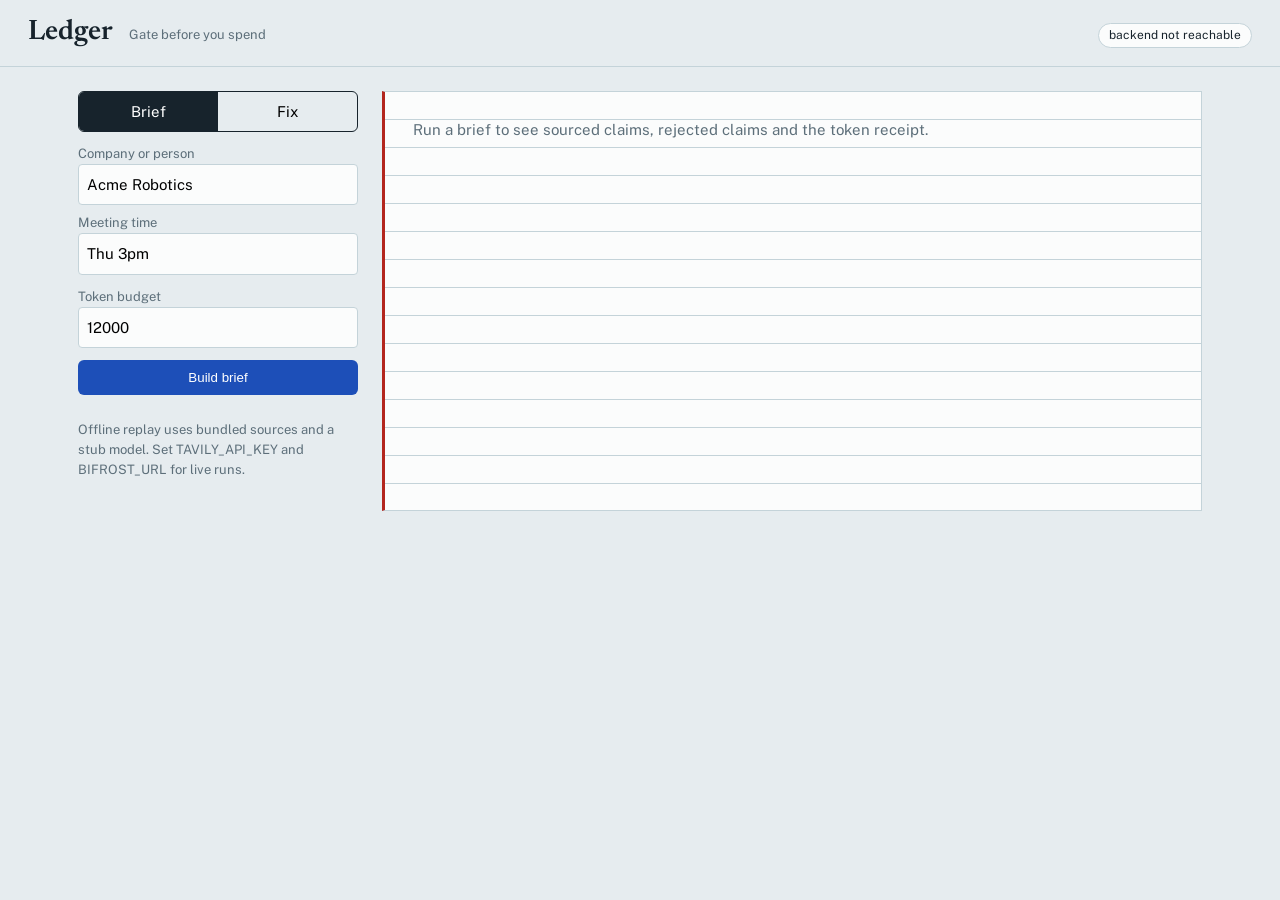
==== index.html @ 0a0d9b99 "Add files via upload" ====
<!doctype html><html lang="en"><head><meta charset="utf-8"><meta name="viewport" content="width=device-width,initial-scale=1">
<title>Ledger</title>
<link rel="stylesheet" href="https://fonts.googleapis.com/css2?family=Newsreader:opsz,wght@6..72,400;6..72,600&family=Public+Sans:wght@400;600&display=swap">
<style>
:root{--bg:#e6ecef;--paper:#fbfcfc;--ink:#17232c;--mute:#5d6f7a;--rule:#c4d3d9;--ok:#1b6b49;--no:#b3261e;--blue:#1d4fb8}
*{box-sizing:border-box}body{margin:0;background:var(--bg);color:var(--ink);font:15px/1.55 "Public Sans",system-ui,sans-serif}
header{padding:18px 28px;display:flex;gap:16px;align-items:baseline;border-bottom:1px solid var(--rule)}
h1{font:600 28px "Newsreader",Georgia,serif;margin:0}.tag{color:var(--mute);font-size:13px}
.badge{margin-left:auto;font-size:12px;border:1px solid var(--rule);padding:2px 10px;border-radius:99px;background:var(--paper)}
main{display:grid;grid-template-columns:280px 1fr;gap:24px;padding:24px 28px;max-width:1180px;margin:auto}
@media(max-width:820px){main{grid-template-columns:1fr}}
aside{display:flex;flex-direction:column;gap:12px}
.tabs{display:flex;border:1px solid var(--ink);border-radius:6px;overflow:hidden}
.tabs button{flex:1;padding:8px;border:0;background:none;font:inherit;cursor:pointer}.tabs .on{background:var(--ink);color:#fff}
label{font-size:13px;color:var(--mute);display:block}input{width:100%;padding:8px;border:1px solid var(--rule);border-radius:4px;font:inherit;background:var(--paper)}
.run{padding:10px;background:var(--blue);color:#fff;border:0;border-radius:6px;font:600 15px inherit;cursor:pointer}
button:focus-visible,input:focus-visible{outline:3px solid var(--blue);outline-offset:2px}
.sheet{background:var(--paper) repeating-linear-gradient(transparent 0 27px,var(--rule) 27px 28px);border:1px solid var(--rule);border-left:3px solid var(--no);padding:24px 28px;min-height:420px;line-height:28px}
.sheet h2{font:600 24px/32px "Newsreader",Georgia,serif;margin:0 0 4px}.sheet h3{font:600 16px/28px "Public Sans";margin:28px 0 0}
.sheet p,.sheet li{margin:0}ul{padding-left:18px;margin:0}sup{color:var(--blue);font-weight:600}
.q{font-style:italic;color:var(--mute)}.stamp{display:inline-block;font-weight:600;font-size:12px;line-height:18px;padding:0 8px;border:1.5px solid;border-radius:3px;margin-right:8px}
.pass{color:var(--ok)}.fail{color:var(--no)}table{width:100%;border-collapse:collapse;font-variant-numeric:tabular-nums}td{padding:0 6px 0 0;vertical-align:top}td:last-child{text-align:right}
.bar{height:14px;background:var(--rule);margin:2px 0}.bar i{display:block;height:100%;background:var(--ink)}.bar.b i{background:var(--no)}
pre{margin:0;font:13px/22px ui-monospace,monospace;background:#0000000a;padding:0 8px}.empty{color:var(--mute)}
</style></head><body>
<header><h1>Ledger</h1><span class="tag">Gate before you spend</span><span class="badge" id="st">checking…</span></header>
<main><aside>
<div class="tabs" role="tablist"><button id="tb" class="on">Brief</button><button id="tf">Fix</button></div>
<div id="fb"><label for="co">Company or person</label><input id="co" value="Acme Robotics"><label for="mt" style="margin-top:8px">Meeting time</label><input id="mt" value="Thu 3pm"></div>
<div><label for="cap">Token budget</label><input id="cap" type="number" value="12000" step="1000"></div>
<button class="run" id="go">Build brief</button>
<p class="tag" id="hint">Offline replay uses bundled sources and a stub model. Set TAVILY_API_KEY and BIFROST_URL for live runs.</p>
</aside><section class="sheet" id="out"><p class="empty">Run a brief to see sourced claims, rejected claims and the token receipt.</p></section></main>
<script>
const $=id=>document.getElementById(id),esc=s=>String(s).replace(/[&<>]/g,c=>({"&":"&amp;","<":"&lt;",">":"&gt;"}[c]));
let mode="brief";
function setMode(m){mode=m;$("tb").className=m=="brief"?"on":"";$("tf").className=m=="fix"?"on":"";$("fb").hidden=m=="fix";$("go").textContent=m=="brief"?"Build brief":"Fix failing tests";$("cap").value=m=="brief"?12000:6000}
$("tb").onclick=()=>setMode("brief");$("tf").onclick=()=>setMode("fix");
fetch("/api/status").then(r=>r.json()).then(s=>$("st").textContent=(s.bifrost||s.tavily)?"live: "+[s.bifrost&&"Bifrost",s.tavily&&"Tavily"].filter(Boolean).join(" + "):"offline replay").catch(()=>$("st").textContent="backend not reachable");
const bars=r=>{const w=Math.min(100,r.receipt.tokens/r.baseline_tokens*100);return `<h3>Token receipt</h3><table>${r.receipt.calls.map(c=>`<tr><td>${esc(c.label)} (${c.tier})</td><td>${c.in+c.out} tok</td></tr>`).join("")}<tr><td><b>Ledger total</b></td><td><b>${r.receipt.tokens} tok · $${r.receipt.usd}</b></td></tr></table>
<div class="bar"><i style="width:${w}%"></i></div><div class="bar b"><i style="width:100%"></i></div><p class="tag" style="line-height:20px">Black: Ledger. Red: ungated baseline estimate (${r.baseline_tokens} tok, all text to the strong model). Prices are placeholders.</p>`};
function brief(r){const a=r.audit;return `<h2>${esc(r.company)}</h2><p class="tag">Brief for ${esc(r.meeting)} · window ${r.window[0]} to ${r.window[1]}</p>
<h3>Last 30 days</h3><ul>${r.bullets.map(b=>`<li>${esc(b.text)}${b.cites.map(c=>`<sup>${c}</sup>`).join("")}</li>`).join("")||"<li class=empty>No claim passed the gate, so no synthesis call was made.</li>"}</ul>
<h3>Open questions</h3><ul>${r.open_questions.map(q=>`<li class="q">${esc(q)}</li>`).join("")}</ul>
<h3>Sources</h3><table>${r.sources.map(s=>`<tr><td><sup>${s.n}</sup> <a href="${esc(s.url)}">${esc(s.title)}</a></td><td>${s.date}</td></tr>`).join("")}</table>
<h3>Verification audit</h3><p><span class="stamp pass">${a.accepted} passed</span><span class="stamp fail">${a.rejected.length} rejected</span><span class="stamp fail">${a.pre_dropped.length} sources dropped</span></p>
<table>${a.rejected.map(x=>`<tr><td>${esc(x.claim)}</td><td class="fail">${esc(x.reason)}</td></tr>`).join("")}${a.pre_dropped.map(x=>`<tr><td>${esc(x.title)}</td><td class="fail">${esc(x.reason)}</td></tr>`).join("")}</table>
${bars(r)}<p>Cost per verified claim: <b>$${r.cost_per_verified}</b></p>`}
function fix(r){return `<h2>Fix mode</h2><p><span class="stamp ${r.status=="green"?"pass":"fail"}">${r.status}</span></p>
<table>${r.steps.map(s=>`<tr><td><span class="${s.ok?"pass":"fail"}">${s.ok?"✓":"✗"}</span> ${esc(s.step)}</td><td style="text-align:left">${esc(s.detail)}</td></tr>`).join("")}</table>
${(r.diff||[]).map(d=>`<h3>Edit</h3><pre class="fail">- ${esc(d.old.trim())}</pre><pre class="pass">+ ${esc(d.new.trim())}</pre>`).join("")}${r.baseline_tokens?bars(r):""}`}
$("go").onclick=async()=>{$("out").innerHTML='<p class="empty">Running…</p>';
 try{const r=await (await fetch("/api/"+mode,{method:"POST",headers:{"Content-Type":"application/json"},body:JSON.stringify({company:$("co").value,meeting:$("mt").value,cap:+$("cap").value})})).json();
 $("out").innerHTML=mode=="brief"?brief(r):fix(r)}catch(e){$("out").innerHTML='<p class="fail">Backend error. Start it with: uvicorn server:app</p>'}};
</script></body></html>
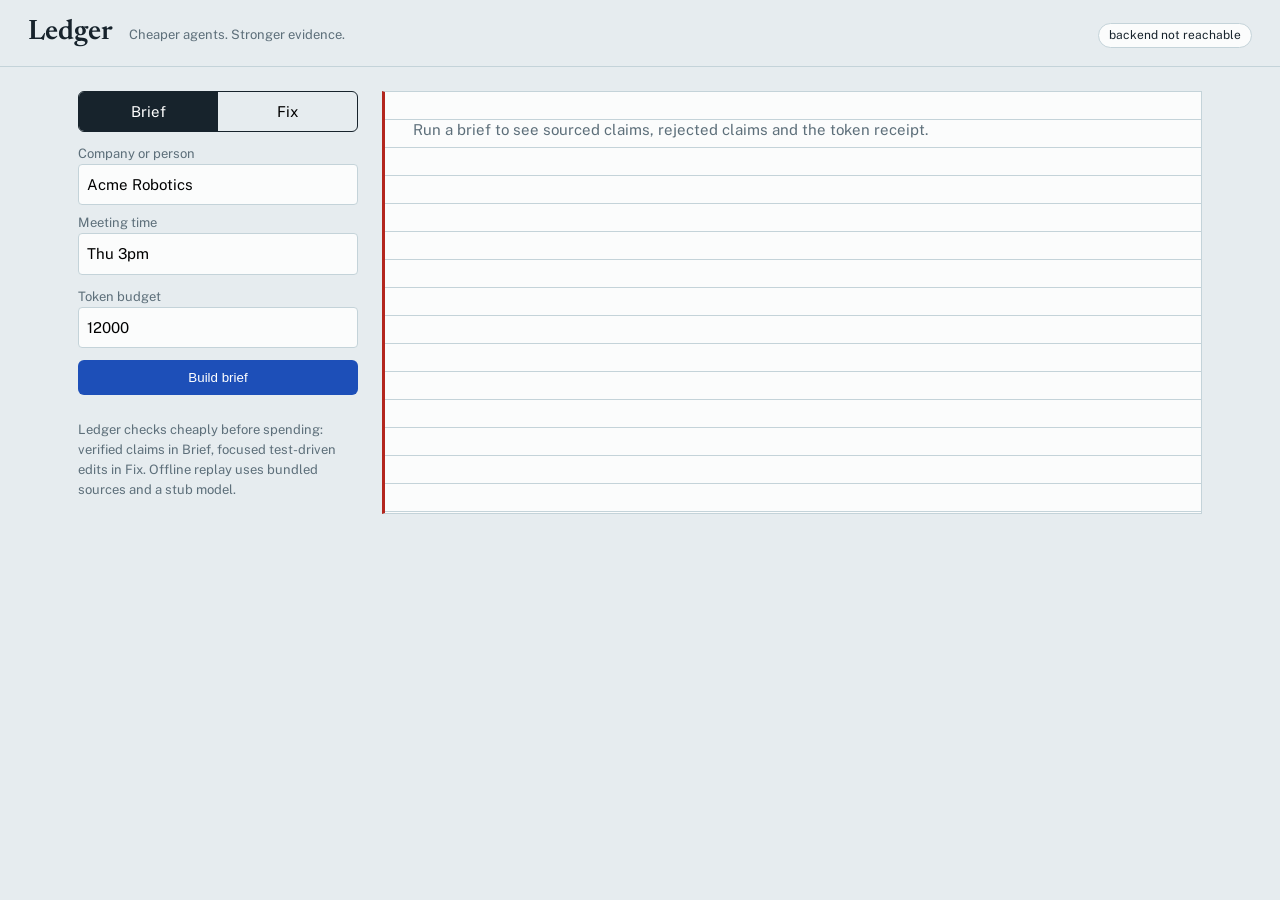
==== commit d003773d: "ui: improve Ledger landing page messaging" ====
--- a/index.html
+++ b/index.html
@@ -23,13 +23,13 @@
 .bar{height:14px;background:var(--rule);margin:2px 0}.bar i{display:block;height:100%;background:var(--ink)}.bar.b i{background:var(--no)}
 pre{margin:0;font:13px/22px ui-monospace,monospace;background:#0000000a;padding:0 8px}.empty{color:var(--mute)}
 </style></head><body>
-<header><h1>Ledger</h1><span class="tag">Gate before you spend</span><span class="badge" id="st">checking…</span></header>
+<header><h1>Ledger</h1><span class="tag">Cheaper agents. Stronger evidence.</span><span class="badge" id="st">checking…</span></header>
 <main><aside>
 <div class="tabs" role="tablist"><button id="tb" class="on">Brief</button><button id="tf">Fix</button></div>
 <div id="fb"><label for="co">Company or person</label><input id="co" value="Acme Robotics"><label for="mt" style="margin-top:8px">Meeting time</label><input id="mt" value="Thu 3pm"></div>
 <div><label for="cap">Token budget</label><input id="cap" type="number" value="12000" step="1000"></div>
 <button class="run" id="go">Build brief</button>
-<p class="tag" id="hint">Offline replay uses bundled sources and a stub model. Set TAVILY_API_KEY and BIFROST_URL for live runs.</p>
+<p class="tag" id="hint">Ledger checks cheaply before spending: verified claims in Brief, focused test-driven edits in Fix. Offline replay uses bundled sources and a stub model.</p>
 </aside><section class="sheet" id="out"><p class="empty">Run a brief to see sourced claims, rejected claims and the token receipt.</p></section></main>
 <script>
 const $=id=>document.getElementById(id),esc=s=>String(s).replace(/[&<>]/g,c=>({"&":"&amp;","<":"&lt;",">":"&gt;"}[c]));
